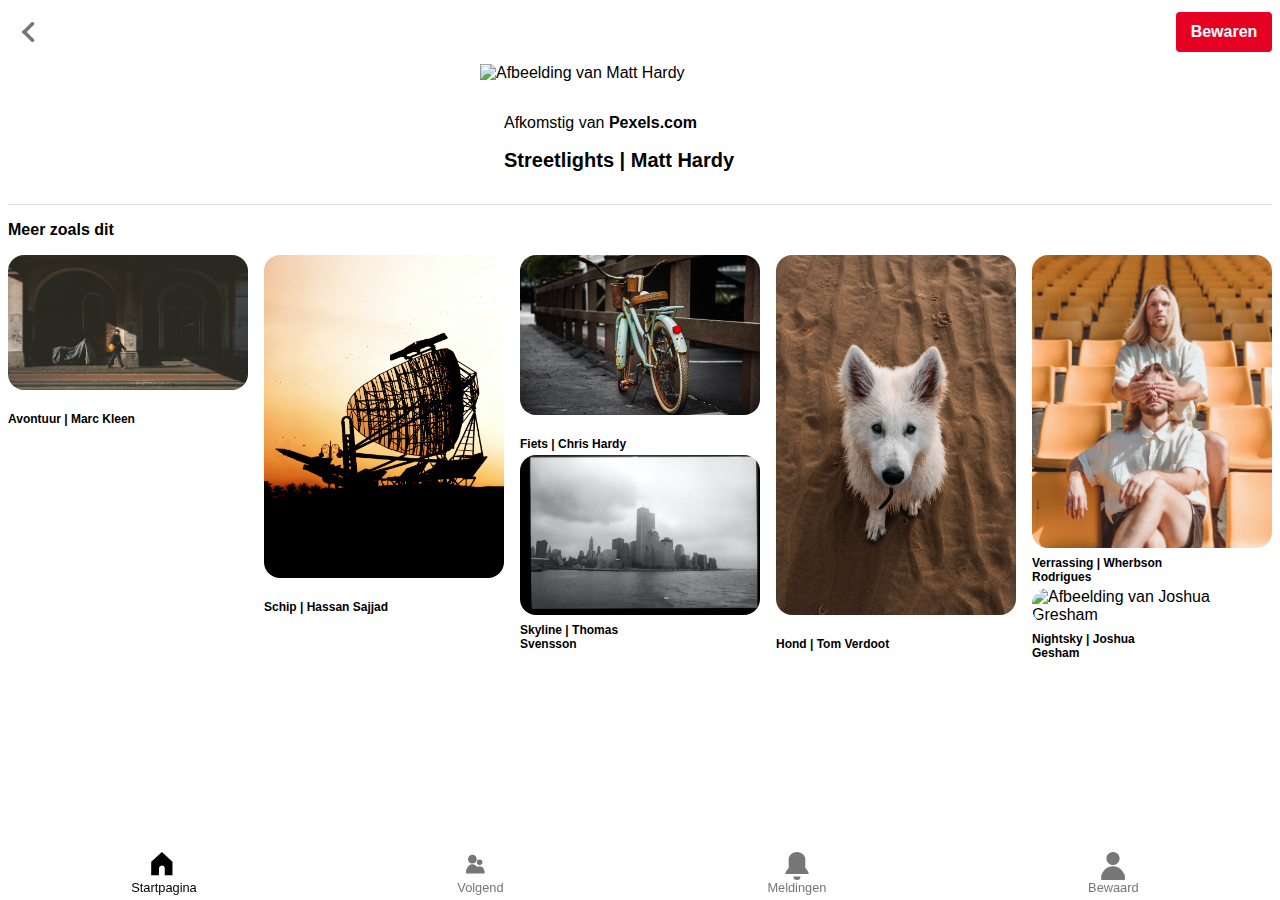
==== detailpagina.html @ 5383222c "Add files via upload" ====
<!doctype html>
<html lang="nl">
	
<head>
	<meta charset="UTF-8">
	<meta name="author" content="Jamero Rigters">
	<meta name="viewport" content="width=device-width, initial-scale=1">
	
	<title>Pinterest - Nederland</title>
	
	<link href="styles/style.css" rel="stylesheet">
</head>

<body id="bodyDetail">
    <header id="headerDetail">
        <a href="index.html"><svg xmlns="http://www.w3.org/2000/svg" viewBox="0 0 173.75 276.54"><title>terug</title><path class="cls-1" d="M130.92,7.35h0L0,138.27l35.48,35.48L166.4,42.82h0A25.08,25.08,0,0,0,130.92,7.35Z"/><path class="cls-1" d="M166.4,233.72h0L35.48,102.79,0,138.27,130.92,269.2h0a25.09,25.09,0,0,0,35.48-35.48Z"/></svg></a>
        <button id="detailOpties">Opties</button>
        <button>Delen</button>
        <button>Bewaren</button>
    </header>
    <nav id="navigatie">
        <ul>
            <li>
                <span id="startpagina" class="actief">
                    <svg xmlns="http://www.w3.org/2000/svg" viewBox="0 0 265.19 288.89"><title>homepagina</title><path xmlns="http://www.w3.org/2000/svg" class="cls-1" d="M80,239.06l-80,.47q.47-69.6.94-139.22L110.94,0,220,101.25V239.53L140,240l.93-75.47A30.43,30.43,0,0,0,81,165Q80.52,202,80,239.06Z"/></svg>
                    <p>Startpagina</p>
                </span>
            </li>
            <li>
                <span id="volgend">
                    <svg xmlns="http://www.w3.org/2000/svg" viewBox="0 0 360.7 288.89"><title>volgend</title><path xmlns="http://www.w3.org/2000/svg" class="cls-1" d="M239.75,218.82a103.53,103.53,0,0,0-2.26-15.6c-13.67-37.71-37.37-56.91-62-56.2-11.23-.32-22.21,3.69-32.18,11.5-17-24.75-38.75-37.35-61.24-36.71-31.35-.89-61.47,23.51-78.85,71.44A131.84,131.84,0,0,0,.32,213.08,134.75,134.75,0,0,0,1.16,240H239.09A106.36,106.36,0,0,0,239.75,218.82Z"/>
                    <circle xmlns="http://www.w3.org/2000/svg" class="cls-1" cx="82.04" cy="55.93" r="55.93"/>
                    <circle xmlns="http://www.w3.org/2000/svg" class="cls-1" cx="175.46" cy="95.19" r="35.79"/></svg>
                    <p>Volgend</p>
                </span>
            </li>
            <li>
                <span id="meldingen">
                    <svg id="meldingenicoon"xmlns="http://www.w3.org/2000/svg" viewBox="0 0 240.93 285.93"><title>meldingen</title><path d="M227.39,190.12a139.39,139.39,0,0,0-22.85-30.47L206,70.78c-1.34-9.41-5.24-26.84-18.62-42.32C165,2.57,131.19-.38,120.46,0,109.74-.38,76,2.57,53.57,28.46,40.19,43.94,36.29,61.37,35,70.78l1.44,88.87A139.21,139.21,0,0,0,0,224.82H240.93A139.37,139.37,0,0,0,227.39,190.12Z"/><path d="M120.46,285.93a36,36,0,0,0,36-36H84.51A36,36,0,0,0,120.46,285.93Z"/></svg>
                    <p>Meldingen</p>
                </span>
            </li>
            <li> 
                <span id="bewaard">
                    <svg id="bewaardicoon" xmlns="http://www.w3.org/2000/svg" viewBox="0 0 238.55 279.48"><title>bewaard</title><path d="M106.31,128.93a64.33,64.33,0,0,0,25.93,0c28.82-5.92,47.13-24.75,51.92-53.6,4.61-27.76-6.87-49.75-30.64-65.12C143,3.42,131.32,1.11,119.28,0,107.23,1.11,95.52,3.42,85,10.21,61.26,25.58,49.78,47.57,54.39,75.33,59.18,104.18,77.49,123,106.31,128.93Z"/><path d="M238.09,248.13A127,127,0,0,0,233.92,225c-25.28-55.82-69.07-84.24-114.64-83.19C73.7,140.8,29.91,169.22,4.64,225a125.87,125.87,0,0,0-2.95,54.44H236.86A125.88,125.88,0,0,0,238.09,248.13Z"/></svg>
                    <p>Bewaard</p>
                </span>
            </li>
        </ul>
    </nav>
    <div class="optiesMenu">
        <div>
            <button>Sluiten</button>
            <h2>Opties</h2>
            <ul>
                <li>
                    <svg xmlns="http://www.w3.org/2000/svg" viewBox="0 0 166.6 332.57"><title>Bewaren</title><path class="cls-1" d="M98.79,183.55l67.81.59a96.81,96.81,0,0,0-44.43-69.57q.89-40.62,1.76-81.25c2,0,16.43.07,26.3-11.69A33.51,33.51,0,0,0,157.83,0L83.3.29,8.77,0a33.51,33.51,0,0,0,7.6,21.63c9.87,11.76,24.34,11.73,26.3,11.69q.88,40.62,1.76,81.25A96.81,96.81,0,0,0,0,184.14l67.81-.59q-.3,62.26-.59,124.51c-1.51,14.15,8.25,24.37,16.08,24.51,7.83-.14,17.59-10.36,16.08-24.51Q99.08,245.81,98.79,183.55Z"/></svg>
                    Bewaren
                </li>
                <li>
                    <svg xmlns="http://www.w3.org/2000/svg" viewBox="0 0 249.48 257.74"><title>Verzenden</title>
                    <path class="cls-1" d="M249.42,232.65l-.78-66.25a24.72,24.72,0,0,0-49.1.78l-.78,40.53h-148l-.78-40.53a24.72,24.72,0,0,0-49.1-.78L.06,232.65A24,24,0,0,0,4.9,249c8.1,10.28,21.69,8.72,22.44,8.63h194.8c.75.09,14.34,1.65,22.44-8.63A24,24,0,0,0,249.42,232.65Z"/><path class="cls-1" d="M124.78,171.28a25.13,25.13,0,0,0,24.85-21.93l.29-66.63,16.66,8.18c8.13,5.35,18.19,5.44,24.55.58,8.63-6.59,10.24-22.12.29-32.73L124.49,0l-66,58.75c-10.27,10.59-8.86,26.32-.29,33,6.27,4.91,16.31,4.92,24.55-.3l17.53-8.18v66.64A25.12,25.12,0,0,0,124.78,171.28Z"/></svg>
                    Verzenden
                </li>
                <li>
                    <svg xmlns="http://www.w3.org/2000/svg" viewBox="0 0 207.09 206.79"><title>Openen</title><path class="cls-1" d="M24.12.58,206.5,0l.59,182.38a17.14,17.14,0,0,1-33.91.59V67.81L40.49,199.33a23.66,23.66,0,0,1-33.91.59,23.63,23.63,0,0,1,.59-33.32L139.86,33.32H24.71A16.48,16.48,0,0,1,7.52,17.24,16.48,16.48,0,0,1,24.12.58Z"/></svg>
                    In app openen
                </li>
                <li>
                    <svg xmlns="http://www.w3.org/2000/svg" viewBox="0 0 249.48 257.74"><title>Downloaden</title><path class="cls-1" d="M249.42,232.65l-.78-66.25a24.72,24.72,0,0,0-49.1.78l-.78,40.53h-148l-.78-40.53a24.72,24.72,0,0,0-49.1-.78L.06,232.65A24,24,0,0,0,4.9,249c8.1,10.28,21.69,8.72,22.44,8.63h194.8c.75.09,14.34,1.65,22.44-8.63A24,24,0,0,0,249.42,232.65Z"/><path class="cls-1" d="M124.7,0A25.12,25.12,0,0,0,99.85,21.92l-.29,66.64L82.9,80.38c-8.13-5.36-18.19-5.45-24.55-.59-8.62,6.6-10.24,22.13-.29,32.74L125,171.28l66.06-58.75c10.27-10.6,8.85-26.33.29-33-6.28-4.91-16.32-4.93-24.55.29L149.25,88V21.34A25.11,25.11,0,0,0,124.7,0Z"/></svg>
                    Afbeelding downloaden
                </li>
                <li>
                    <svg xmlns="http://www.w3.org/2000/svg" viewBox="0 0 184.11 184.11"><title>Verbergen</title><path class="cls-1" d="M115.05,92.05l64.3-64.3a16.26,16.26,0,1,0-23-23L92.05,69.06,27.75,4.76a16.26,16.26,0,0,0-23,23l64.3,64.3L4.76,156.36a16.25,16.25,0,0,0,0,23h0a16.25,16.25,0,0,0,23,0l64.31-64.3,64.3,64.3a16.25,16.25,0,0,0,23,0h0a16.25,16.25,0,0,0,0-23Z"/></svg>
                    Verbergen
                    <p>Minder pins zoals deze weergeven</p>
                </li>
                <li>
                    <svg xmlns="http://www.w3.org/2000/svg" viewBox="0 0 261.88 261.88"><title>Rapporteren</title><path class="cls-1" d="M130.94,0A130.94,130.94,0,1,0,261.88,130.94,130.94,130.94,0,0,0,130.94,0Zm63.57,67.88-.51-.51ZM130.94,41.37A88.67,88.67,0,0,1,176.05,54L54,176.05a88.67,88.67,0,0,1-12.6-45.11A89.57,89.57,0,0,1,130.94,41.37ZM67.08,193.64l1.16,1.16C67.85,194.42,67.46,194,67.08,193.64Zm63.86,26.87a88.67,88.67,0,0,1-45-12.54l122-122a88.64,88.64,0,0,1,12.54,45A89.57,89.57,0,0,1,130.94,220.51Z"/></svg>
                    Rapporteren
                    <p>Dit gaat in tegen de communityrichtlijnen van Pinterest</p>
                </li>
            </ul>
            <p>Deze pin is ge&iuml;spireerd door je recente activiteit</p> 
        </div>  
    </div>
    <div id="optiesMenu2"class="optiesMenu">
        <div>
            <button>Sluiten</button>
            <ul>
                <li>In app openen</li>
                <li>Afbeelding downloaden</li>
                <li>Pin rapporteren</li>
            </ul>
        </div>  
    </div>
    <main id="mainDetail">
        <section id="detailSection">
            <img class="content" src="images/content/pexels-matt-hardy-2453224.jpg" alt="Afbeelding van Matt Hardy">
            <div>
                <p>Afkomstig van <a href="https://www.pexels.com/nl-nl/">Pexels.com</a></p>
                <h2>Streetlights | Matt Hardy</h2>
            </div>
        </section>
        <section id="articleSection">
            <p>Meer zoals dit</p>
            <div class="articleContainer">
                <article>
                    <img class="content" src="images/content/marc-kleen-JaN_Ge2ZipU-unsplash.jpg" alt="Afbeelding van Marc Kleen Jan">
                    <h3>Avontuur | Marc Kleen</h3>
                    <button class="optiesKnop">Opties</button>
                </article>
                <article>
                    <img class="content" src="images/content/hassan-sajjad-5sOvIR6ySaU-unsplash.jpg" alt="Afbeelding van Hassan Sajjad">
                    <h3>Schip | Hassan Sajjad</h3>
                    <button class="optiesKnop">Opties</button>
                </article>
                <article>
                    <img class="content" src="images/content/chris-hardy-7Q2UaW10OK0-unsplash.jpg" alt="Afbeelding van Chris Hardy">
                    <h3>Fiets | Chris Hardy</h3>
                    <button class="optiesKnop">Opties</button>
                </article>
                <article>
                    <img class="content" src="images/content/pexels-thomas-svensson-3145755.jpg" alt="Afbeelding van Thomas Svensson">
                    <h3>Skyline | Thomas Svensson</h3>
                    <button class="optiesKnop">Opties</button>
                </article>
                <article>
                    <img class="content" src="images/content/pexels-tom-verdoot-3722196.jpg" alt="Afbeelding Tom Verdoot">
                    <h3>Hond | Tom Verdoot</h3>
                    <button class="optiesKnop">Opties</button>
                </article>
                <article>
                    <img class="content" src="images/content/pexels-wherbson-rodrigues-4724068.jpg" alt="Afbeelding van Wherbson Rodrigues">
                    <h3>Verrassing  | Wherbson Rodrigues</h3>
                    <button class="optiesKnop">Opties</button>
                </article>
                <article>
                    <img class="content" src="images/content/joshua-gresham-EEN3Nozgttw-unsplash.jpg" alt="Afbeelding van Joshua Gresham">
                    <h3>Nightsky | Joshua Gesham</h3>
                    <button class="optiesKnop">Opties</button>
                </article>
            </div>
        </section>
    </main>

	<script src="scripts/script.js"></script>
</body>
	
</html>
---- styles/style.css ----
/* CSS Document */
*, *::after, *::before {
  box-sizing:border-box;  
}

body{
    font-family: helvetica, sans-serif;
    height: 100%;
    margin: 0.5rem;
    position: relative;
}

#bodyDetail{
    margin: 0;
}

header{
    background-color: #fff;
    padding: 0.75rem 0.5rem 0.75rem 0.5rem;
    position: fixed; 
    top:0;
    left: 0;
    width: 100%;
    z-index: 1;
    display: grid;
    grid-template-columns: 2.5em 1fr 2.5rem 2.5rem;
}

h1{
    display: none;
}

header form{
    grid-column: 1/3;
    grid-row: 1/2;
}

header form input{
    background-color: #EFEFEF;
    border-radius: 0.5rem;
    border: none;
    height: 2.5rem;
    width: 100%;
    font-weight: 550;
    font-size: 1rem;
    padding-left: 2.5rem;
}

header div{
    background: url(https://raw.githubusercontent.com/jamero7/FED20/b87c8ef1af4b8e2e402f257f0227fe2bfc9dbed9/images/iconen/zoeken.svg) no-repeat center; 
    grid-column: 1/2;
    grid-row: 1/2;
    z-index: 2;
    width: 1.25rem;
    height: 1.25rem;
    margin: auto;
}

header button:first-of-type{
    background: url(https://raw.githubusercontent.com/jamero7/FED20/50c091b684a37021ab5a68bb0a6b499cfa8188a4/images/iconen/toevoegen.svg) no-repeat center;
    grid-column: 3/4;
    grid-row: 1/2;
}

header button{
    background: url(https://raw.githubusercontent.com/jamero7/FED20/50c091b684a37021ab5a68bb0a6b499cfa8188a4/images/iconen/berichten.svg) no-repeat center;
    border: none;
    margin: auto;
    text-indent: -9999px;
    width: 1.5rem;
    height: 1.5rem;
    grid-column: 4/5;
    grid-row: 1/2;
}

#headerDetail{
    display: grid;
    grid-template-columns: 2.5rem 2.5rem 1fr 2.5rem 6rem;
    background-color: rgba(255,255,255,0.9);
}

#headerDetail a{
    margin: auto;
    width: 1.25rem;
    height: 1.25rem;
    grid-column: 1/2;
}

#headerDetail svg{
    width: 1.25rem;
    height: 1.25rem;
    fill: #777;
}

#headerDetail button:nth-of-type(1){
    background: url(file:///Users/jamero/Library/Mobile%20Documents/com~apple~CloudDocs/School/FED%20Her/basiswebsite/images/iconen/optiesGrijs.svg) no-repeat center; 
    grid-column: 2/3;
    width: 1.25rem;
    height: 1.25rem;
}

#headerDetail button:nth-of-type(2){
    background: url(file:///Users/jamero/Library/Mobile%20Documents/com~apple~CloudDocs/School/FED%20Her/basiswebsite/images/iconen/delen.svg) no-repeat center;
    float: right;
    display: inline-block;
    grid-column: 4/5;
    width: 1.25rem;
    height: 1.25rem;
}

#headerDetail button:nth-of-type(3){
    background-color: #E60122;
    background-image: none;
    text-indent: 0;
    height: 2.5rem;
    border-radius: 0.25rem;
    width: 6rem;
    color: #fff;
    font-weight: 600;
    font-size: 1rem;
    grid-column: 5/6;
}

nav{
    position: fixed;
    bottom: 0;
    left: 0;
    right: 0;
    width: 100%;
    z-index: 1;
    background-color: rgba(255,255,255, 0.95);
    padding: 0.5rem 0.5rem 0.25rem 0.5rem;
}

nav ul{
    padding: 0;
    width: 100%;
    margin: auto;
}

nav li{
    display: inline-block;
    text-align: center;
    list-style-type: none;
    width: calc(25% - 0.25rem);
    height: 2rem;
    color: #767676;
    fill: #777;
}

nav svg{
    width: 1.25rem;
    margin: auto;
    fill: inherit;
    display: block;
    height: 1.75rem;
    width: 1.75rem;
}

ul li span p{
    font-size: 0.8rem;
    color: inherit;;
    margin: 0;
    width: 100%;
}

span:focus{
    animation-name: knopAnimatie;
    animation-duration: 1s;
}

.articleContainer{
    width: 100%;
    column-count: 2; 
    /*Van Sanne op 17-09, https://codepen.io/shooft/pen/NWNLgKQ */
    margin: 4rem 0 4rem 0;
}

.optiesMenu{
    height: 100vh;
    width: 100%;
    background-color: rgba(0,0,0,0.5);
    position: fixed;
    right: 0;
    left: 0;
    top: 0;
    bottom: 0;
    z-index: 2;
    display: none;
}

.optiesMenu div{
    position: absolute;
    bottom: 0;
    border-radius: 1rem 1rem 0 0;
    background-color: #fff;
    font-weight: 100;
    font-size: 0.9rem;
    z-index: 5;
    width: 100%;
}

.optiesMenu button{
    text-indent: -9999px;
    border: none;
    background: url(file:///Users/jamero/Library/Mobile%20Documents/com~apple~CloudDocs/School/FED%20Her/basiswebsite/images/iconen/Sluiten.svg) no-repeat center;
    width: 1.25rem;
    height: 1.25rem;
    position: absolute;
    left: 1.5rem;
    top: 1.5rem;
}

.optiesMenu h2{
    margin: auto;
    width: 100%;
    text-align: center;
    font-size: 1.1rem;
    margin-top: 2rem;
}

.optiesMenu ul{
    width: 100%;
    background-color: #fff;
    margin: 0;
    border-bottom: solid 0.1rem #EFEFEF;
    padding: 1rem 1rem 0.25rem 1rem;
    list-style-type: none;
}

.optiesMenu ul li{
    font-weight: 600;
    font-size: 1.1rem;
    margin: 1rem 0 1rem 0;
}

.optiesMenu ul li p{
    padding: 0;
    margin: 0.5rem 0 0 1.5rem;
    font-weight: 100;
    font-size: 0.9rem;
}

.optiesMenu svg{
    width: 1rem;
    height: 1rem;
    display: inline-block;
    margin-right: 0.25rem;
}

.optiesMenu p{
    background-color: #fff;
    margin: 0;
    padding: 1rem 1rem 2rem 1rem;
}

#optiesMenu2 ul{
    margin-top: 4rem;
}

article{
    width: 100%;
    position: relative;
    margin-bottom: 2.5rem;
    max-width: 291px;
}

.content{
    display: block;
    width: 100%;
    margin: auto;
    border-radius: 1rem;
}

article button{
    position: absolute;
    right: 0.5rem;
    bottom: -1.5rem;
    background: url('https://raw.githubusercontent.com/jamero7/FED20/50c091b684a37021ab5a68bb0a6b499cfa8188a4/images/iconen/opties.svg') no-repeat center;
    border: none;
    background-color: #fff;
    text-indent: -9999px;
    width: 1rem;
}

#mainDetail{
    column-count: 1;
    margin: 4rem 0 4rem 0
}

#detailSection{
    max-width: 20rem;
    margin: auto;
}

#detailSection img{
    display: block;
    width: 100%;
    margin: 0;
    border-radius: 0;
}

#detailSection div{
    margin: 2rem 1.5rem 2rem 1.5rem;
}

#detailSection a{
    font-weight: 600;
    text-decoration: none;
    color: #000;
}

#detailSection h2{
    font-size: 1.25rem;
    border-bottom: 1rem;
}

#articleSection{
    margin-left: 0.5rem;
    margin-right: 0.5rem;
    border-top: solid 0.1rem #DDDDDD;
}

#articleSection p{
    font-weight: 600;
}

#articleSection div{
    margin: 0;
}

h3{
    width: 60%;
    position: absolute;
    bottom: -3rem;
    font-size: 0.75rem;
}

.actief{
    color: #000;
    fill: #000;
}

@keyframes knopAnimatie{
    0%{
        transform: scale(1);
    }
    100%{
        transform: scale(0.75);
    }
}

article button:focus{
    animation-name: knopAnimatie;
    animation-duration: 0.1s;
}

@media only screen and (min-width: 608px){
  .articleContainer{
    column-count: 3;
  }
}

@media only screen and (min-width: 808px){
  .articleContainer{
    column-count: 4;
  }
}

@media only screen and (min-width: 1008px){
  .articleContainer{
    column-count: 5;
  }
}
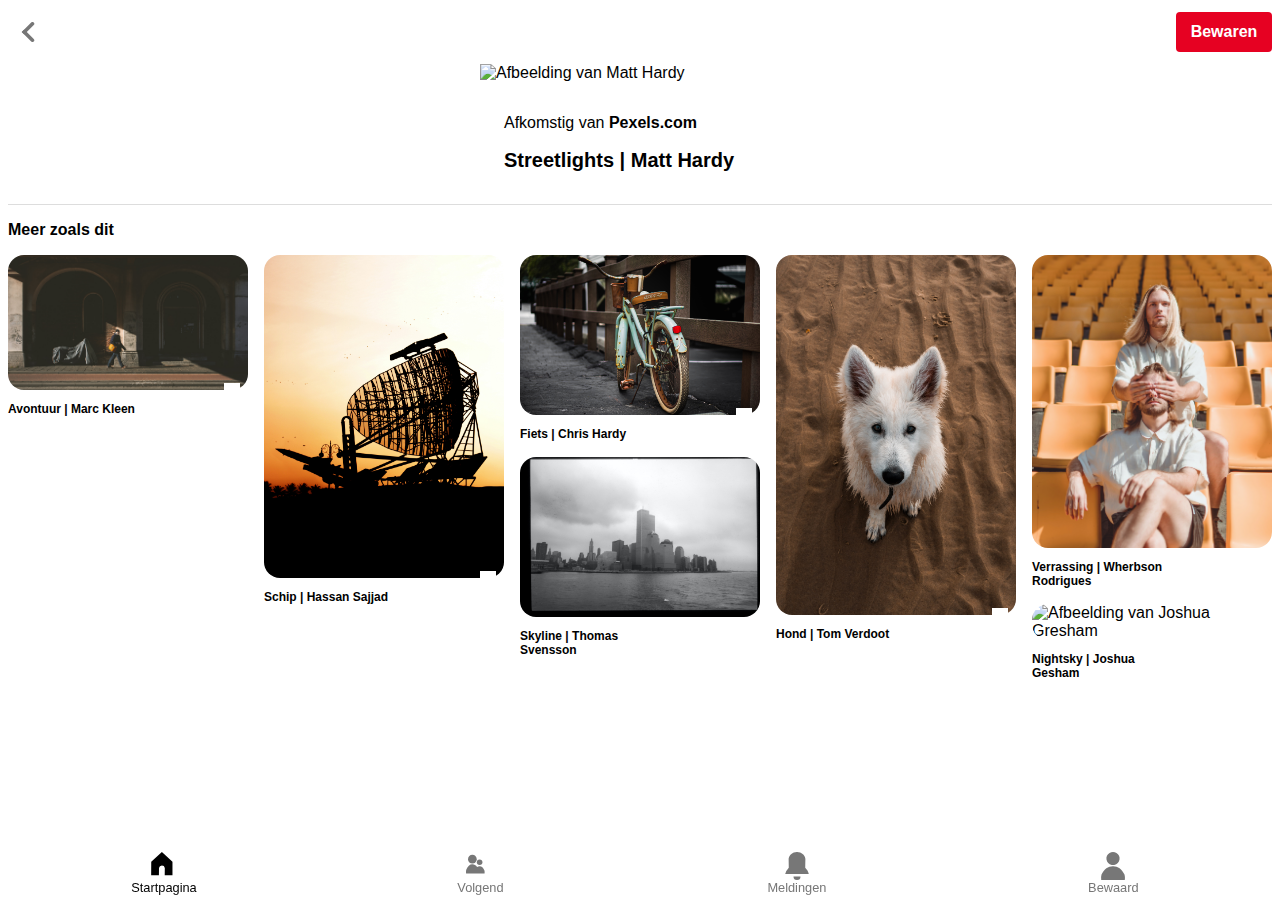
==== commit 836eafd5: "Add files via upload" ====
--- a/detailpagina.html
+++ b/detailpagina.html
@@ -21,30 +21,38 @@
     <nav id="navigatie">
         <ul>
             <li>
-                <span id="startpagina" class="actief">
-                    <svg xmlns="http://www.w3.org/2000/svg" viewBox="0 0 265.19 288.89"><title>homepagina</title><path xmlns="http://www.w3.org/2000/svg" class="cls-1" d="M80,239.06l-80,.47q.47-69.6.94-139.22L110.94,0,220,101.25V239.53L140,240l.93-75.47A30.43,30.43,0,0,0,81,165Q80.52,202,80,239.06Z"/></svg>
-                    <p>Startpagina</p>
-                </span>
+                <a href="">
+                    <span id="startpagina" class="actief">
+                        <svg xmlns="http://www.w3.org/2000/svg" viewBox="0 0 265.19 288.89"><title>homepagina</title><path xmlns="http://www.w3.org/2000/svg" class="cls-1" d="M80,239.06l-80,.47q.47-69.6.94-139.22L110.94,0,220,101.25V239.53L140,240l.93-75.47A30.43,30.43,0,0,0,81,165Q80.52,202,80,239.06Z"/></svg>
+                        <p>Startpagina</p>
+                    </span>
+                </a>
             </li>
             <li>
-                <span id="volgend">
-                    <svg xmlns="http://www.w3.org/2000/svg" viewBox="0 0 360.7 288.89"><title>volgend</title><path xmlns="http://www.w3.org/2000/svg" class="cls-1" d="M239.75,218.82a103.53,103.53,0,0,0-2.26-15.6c-13.67-37.71-37.37-56.91-62-56.2-11.23-.32-22.21,3.69-32.18,11.5-17-24.75-38.75-37.35-61.24-36.71-31.35-.89-61.47,23.51-78.85,71.44A131.84,131.84,0,0,0,.32,213.08,134.75,134.75,0,0,0,1.16,240H239.09A106.36,106.36,0,0,0,239.75,218.82Z"/>
-                    <circle xmlns="http://www.w3.org/2000/svg" class="cls-1" cx="82.04" cy="55.93" r="55.93"/>
-                    <circle xmlns="http://www.w3.org/2000/svg" class="cls-1" cx="175.46" cy="95.19" r="35.79"/></svg>
-                    <p>Volgend</p>
-                </span>
+                <a href="">
+                    <span id="volgend">
+                        <svg xmlns="http://www.w3.org/2000/svg" viewBox="0 0 360.7 288.89"><title>volgend</title><path xmlns="http://www.w3.org/2000/svg" class="cls-1" d="M239.75,218.82a103.53,103.53,0,0,0-2.26-15.6c-13.67-37.71-37.37-56.91-62-56.2-11.23-.32-22.21,3.69-32.18,11.5-17-24.75-38.75-37.35-61.24-36.71-31.35-.89-61.47,23.51-78.85,71.44A131.84,131.84,0,0,0,.32,213.08,134.75,134.75,0,0,0,1.16,240H239.09A106.36,106.36,0,0,0,239.75,218.82Z"/>
+                        <circle xmlns="http://www.w3.org/2000/svg" class="cls-1" cx="82.04" cy="55.93" r="55.93"/>
+                        <circle xmlns="http://www.w3.org/2000/svg" class="cls-1" cx="175.46" cy="95.19" r="35.79"/></svg>
+                        <p>Volgend</p>
+                    </span>
+                </a>
             </li>
             <li>
-                <span id="meldingen">
-                    <svg id="meldingenicoon"xmlns="http://www.w3.org/2000/svg" viewBox="0 0 240.93 285.93"><title>meldingen</title><path d="M227.39,190.12a139.39,139.39,0,0,0-22.85-30.47L206,70.78c-1.34-9.41-5.24-26.84-18.62-42.32C165,2.57,131.19-.38,120.46,0,109.74-.38,76,2.57,53.57,28.46,40.19,43.94,36.29,61.37,35,70.78l1.44,88.87A139.21,139.21,0,0,0,0,224.82H240.93A139.37,139.37,0,0,0,227.39,190.12Z"/><path d="M120.46,285.93a36,36,0,0,0,36-36H84.51A36,36,0,0,0,120.46,285.93Z"/></svg>
-                    <p>Meldingen</p>
-                </span>
+                <a href="">
+                    <span id="meldingen">
+                        <svg id="meldingenicoon"xmlns="http://www.w3.org/2000/svg" viewBox="0 0 240.93 285.93"><title>meldingen</title><path d="M227.39,190.12a139.39,139.39,0,0,0-22.85-30.47L206,70.78c-1.34-9.41-5.24-26.84-18.62-42.32C165,2.57,131.19-.38,120.46,0,109.74-.38,76,2.57,53.57,28.46,40.19,43.94,36.29,61.37,35,70.78l1.44,88.87A139.21,139.21,0,0,0,0,224.82H240.93A139.37,139.37,0,0,0,227.39,190.12Z"/><path d="M120.46,285.93a36,36,0,0,0,36-36H84.51A36,36,0,0,0,120.46,285.93Z"/></svg>
+                        <p>Meldingen</p>
+                    </span>
+                </a>
             </li>
-            <li> 
-                <span id="bewaard">
-                    <svg id="bewaardicoon" xmlns="http://www.w3.org/2000/svg" viewBox="0 0 238.55 279.48"><title>bewaard</title><path d="M106.31,128.93a64.33,64.33,0,0,0,25.93,0c28.82-5.92,47.13-24.75,51.92-53.6,4.61-27.76-6.87-49.75-30.64-65.12C143,3.42,131.32,1.11,119.28,0,107.23,1.11,95.52,3.42,85,10.21,61.26,25.58,49.78,47.57,54.39,75.33,59.18,104.18,77.49,123,106.31,128.93Z"/><path d="M238.09,248.13A127,127,0,0,0,233.92,225c-25.28-55.82-69.07-84.24-114.64-83.19C73.7,140.8,29.91,169.22,4.64,225a125.87,125.87,0,0,0-2.95,54.44H236.86A125.88,125.88,0,0,0,238.09,248.13Z"/></svg>
-                    <p>Bewaard</p>
-                </span>
+            <li>
+                <a href="">
+                    <span id="bewaard">
+                        <svg id="bewaardicoon" xmlns="http://www.w3.org/2000/svg" viewBox="0 0 238.55 279.48"><title>bewaard</title><path d="M106.31,128.93a64.33,64.33,0,0,0,25.93,0c28.82-5.92,47.13-24.75,51.92-53.6,4.61-27.76-6.87-49.75-30.64-65.12C143,3.42,131.32,1.11,119.28,0,107.23,1.11,95.52,3.42,85,10.21,61.26,25.58,49.78,47.57,54.39,75.33,59.18,104.18,77.49,123,106.31,128.93Z"/><path d="M238.09,248.13A127,127,0,0,0,233.92,225c-25.28-55.82-69.07-84.24-114.64-83.19C73.7,140.8,29.91,169.22,4.64,225a125.87,125.87,0,0,0-2.95,54.44H236.86A125.88,125.88,0,0,0,238.09,248.13Z"/></svg>
+                        <p>Bewaard</p>
+                    </span>
+                </a> 
             </li>
         </ul>
     </nav>
--- a/styles/style.css
+++ b/styles/style.css
@@ -93,14 +93,14 @@
 }
 
 #headerDetail button:nth-of-type(1){
-    background: url(file:///Users/jamero/Library/Mobile%20Documents/com~apple~CloudDocs/School/FED%20Her/basiswebsite/images/iconen/optiesGrijs.svg) no-repeat center; 
+    background: url(https://raw.githubusercontent.com/jamero7/FED20/5383222c35a2e22c2b5c36eaf0ade340b95e0712/images/iconen/optiesGrijs.svg) no-repeat center; 
     grid-column: 2/3;
     width: 1.25rem;
     height: 1.25rem;
 }
 
 #headerDetail button:nth-of-type(2){
-    background: url(file:///Users/jamero/Library/Mobile%20Documents/com~apple~CloudDocs/School/FED%20Her/basiswebsite/images/iconen/delen.svg) no-repeat center;
+    background: url(https://raw.githubusercontent.com/jamero7/FED20/5383222c35a2e22c2b5c36eaf0ade340b95e0712/images/iconen/delen.svg) no-repeat center;
     float: right;
     display: inline-block;
     grid-column: 4/5;
@@ -148,6 +148,18 @@
     fill: #777;
 }
 
+a{
+    text-decoration: none;
+    color: #777;
+}
+
+a:hover{
+    color: #000;
+    fill: #000;
+}
+
+/*De Javascript werkt nog steeds voor de nav, alleen door de a tag wordt de pagina telkens opnieuw geladen en veranderd de 'actief' class niet. Ik heb de hover toegevoegd om het te 'faken'. Een button was hier niet semantisch geweest omdat het een link naar een andere pagina betreft.*/
+
 nav svg{
     width: 1.25rem;
     margin: auto;
@@ -172,7 +184,7 @@
 .articleContainer{
     width: 100%;
     column-count: 2; 
-    /*Van Sanne op 17-09, https://codepen.io/shooft/pen/NWNLgKQ */
+    /*Van Sanne 't Hooft op 17-09, https://codepen.io/shooft/pen/NWNLgKQ */
     margin: 4rem 0 4rem 0;
 }
 
@@ -203,7 +215,7 @@
 .optiesMenu button{
     text-indent: -9999px;
     border: none;
-    background: url(file:///Users/jamero/Library/Mobile%20Documents/com~apple~CloudDocs/School/FED%20Her/basiswebsite/images/iconen/Sluiten.svg) no-repeat center;
+    background: url(https://raw.githubusercontent.com/jamero7/FED20/5383222c35a2e22c2b5c36eaf0ade340b95e0712/images/iconen/Sluiten.svg) no-repeat center;
     width: 1.25rem;
     height: 1.25rem;
     position: absolute;
@@ -329,11 +341,18 @@
     margin: 0;
 }
 
+#articleSection article{
+    margin-bottom: 1rem;
+}
+
 h3{
     width: 60%;
+    font-size: 0.75rem;
+}
+
+#articleSection button{
     position: absolute;
-    bottom: -3rem;
-    font-size: 0.75rem;
+    bottom: 1rem;
 }
 
 .actief{
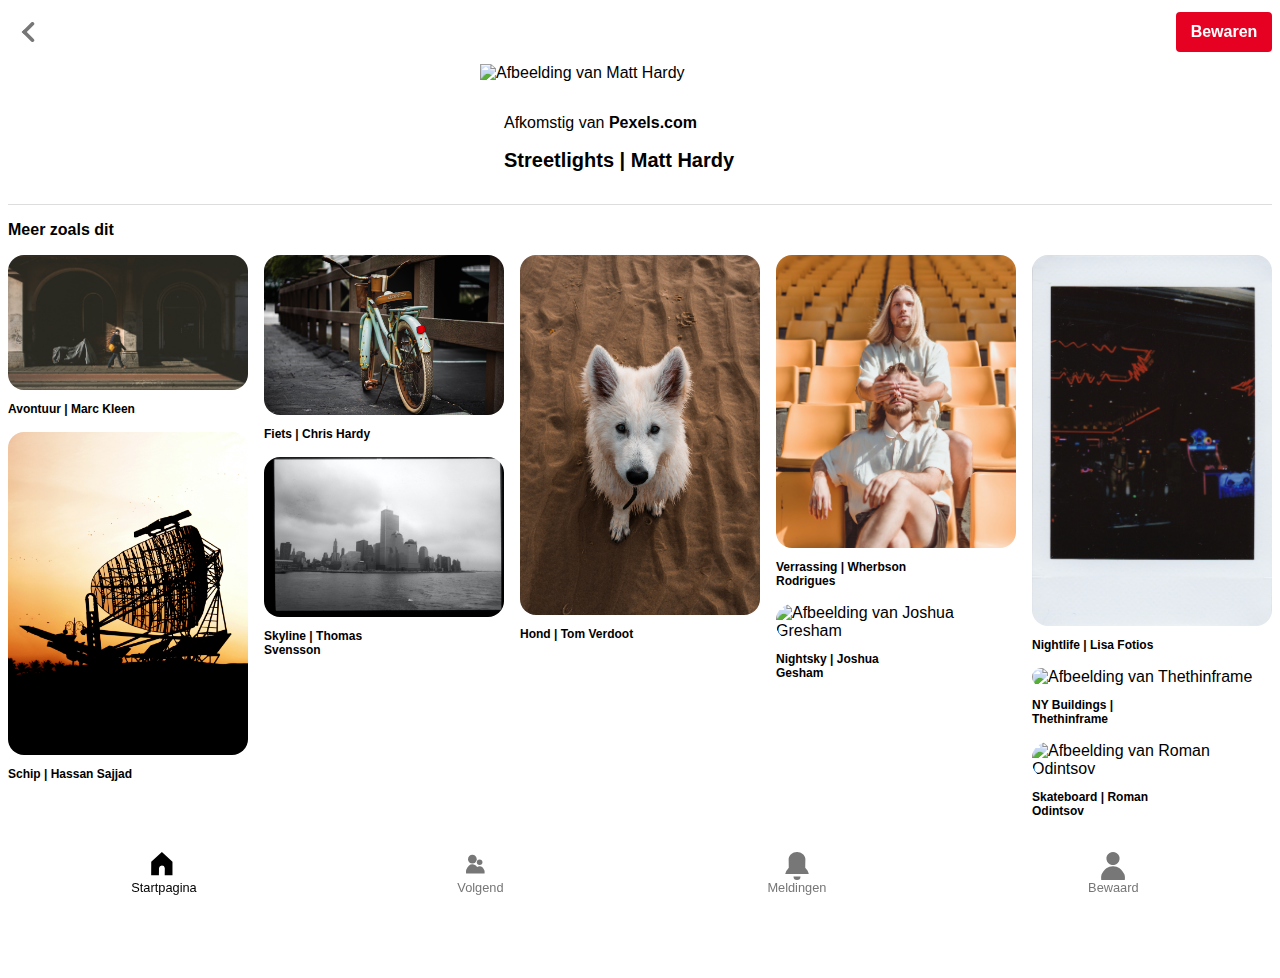
==== commit 7d87ffc4: "Add files via upload" ====
--- a/detailpagina.html
+++ b/detailpagina.html
@@ -148,6 +148,21 @@
                     <h3>Nightsky | Joshua Gesham</h3>
                     <button class="optiesKnop">Opties</button>
                 </article>
+                <article>
+                    <img class="content" src="images/content/pexels-lisa-fotios-5280905.jpg" alt="Afbeelding van Lisa Fotios">
+                    <h3>Nightlife | Lisa Fotios</h3>
+                    <button class="optiesKnop">Opties</button>
+                </article>
+                <article>
+                    <img class="content" src="images/content/pexels-thethinframe-5156010.jpg" alt="Afbeelding van Thethinframe">
+                    <h3>NY Buildings | Thethinframe</h3>
+                    <button class="optiesKnop">Opties</button>
+                </article>
+                <article>
+                    <img class="content" src="images/content/pexels-roman-odintsov-4925891.jpg" alt="Afbeelding van Roman Odintsov">
+                    <h3>Skateboard | Roman Odintsov</h3>
+                <button class="optiesKnop">Opties</button>
+        </article>
             </div>
         </section>
     </main>
--- a/styles/style.css
+++ b/styles/style.css
@@ -297,7 +297,7 @@
 
 #mainDetail{
     column-count: 1;
-    margin: 4rem 0 4rem 0
+    margin: 4rem 0 10rem 0
 }
 
 #detailSection{
@@ -352,7 +352,7 @@
 
 #articleSection button{
     position: absolute;
-    bottom: 1rem;
+    bottom: 0;
 }
 
 .actief{
